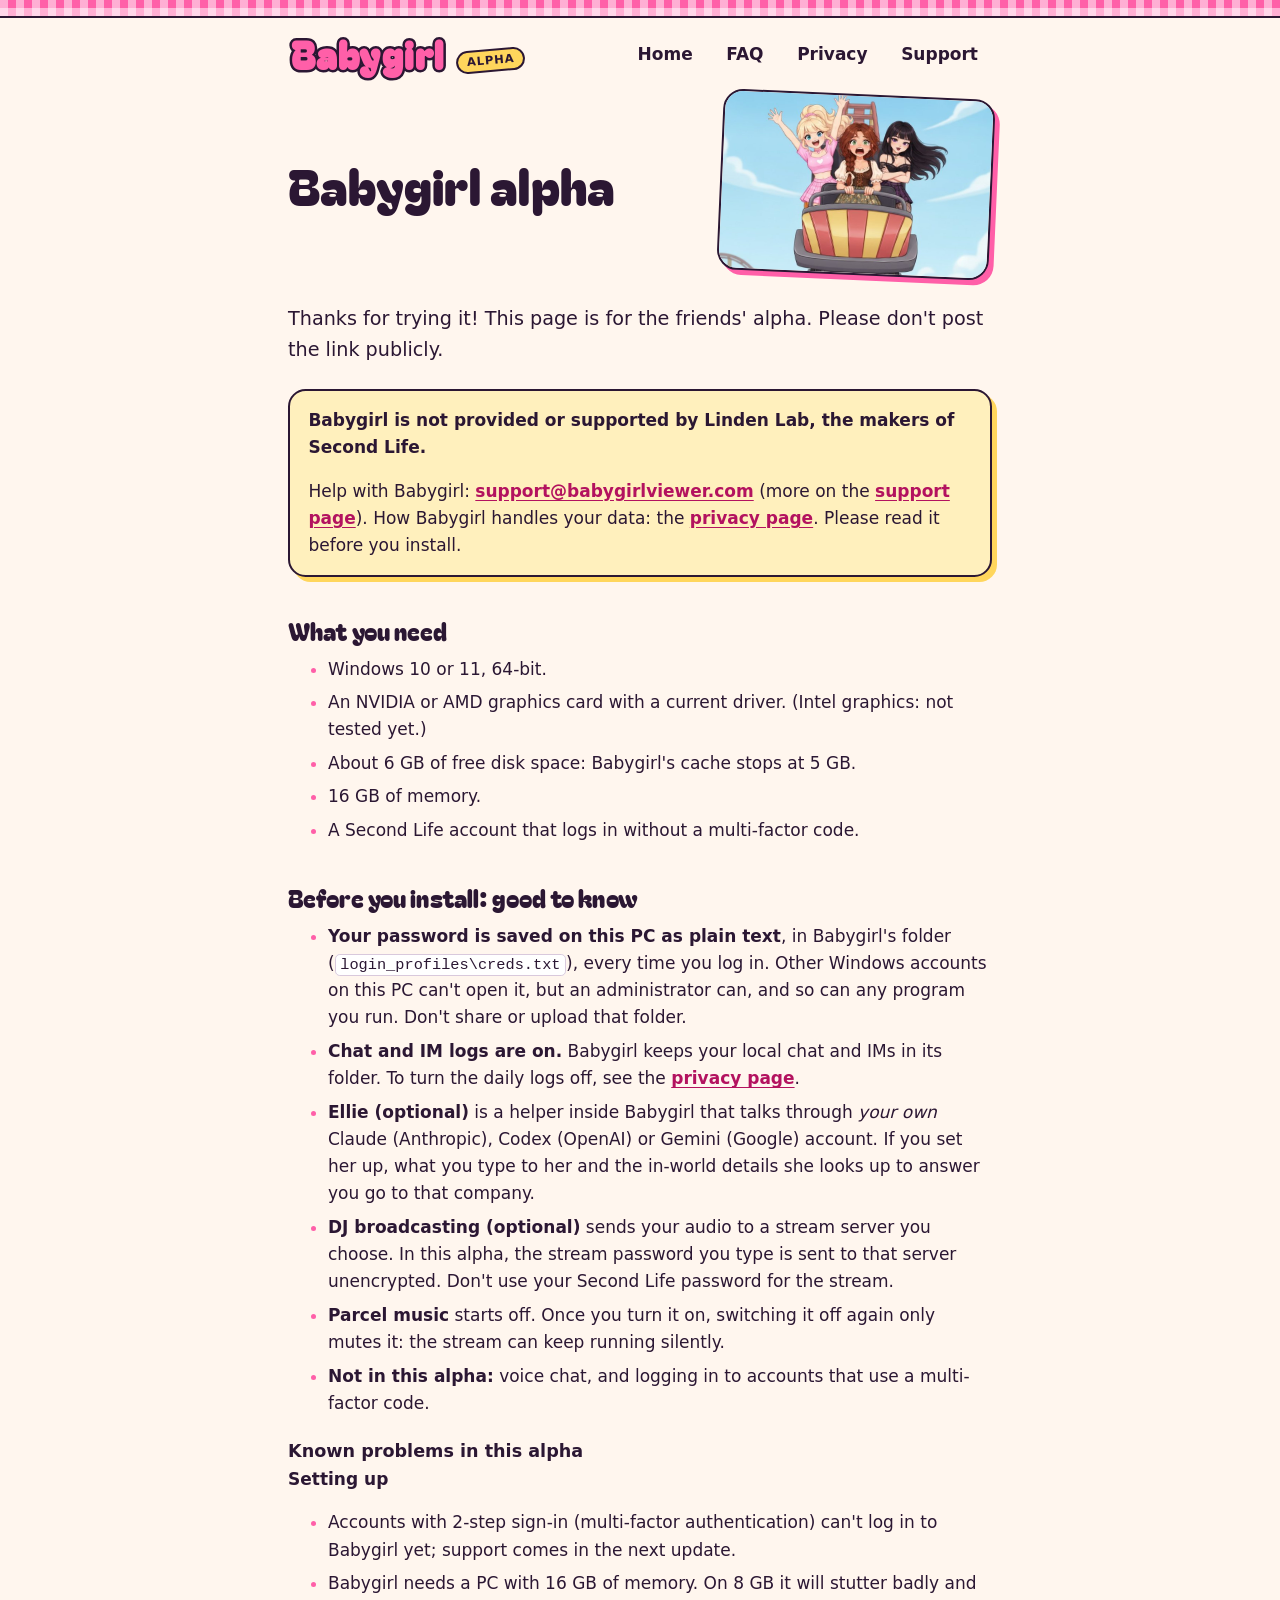
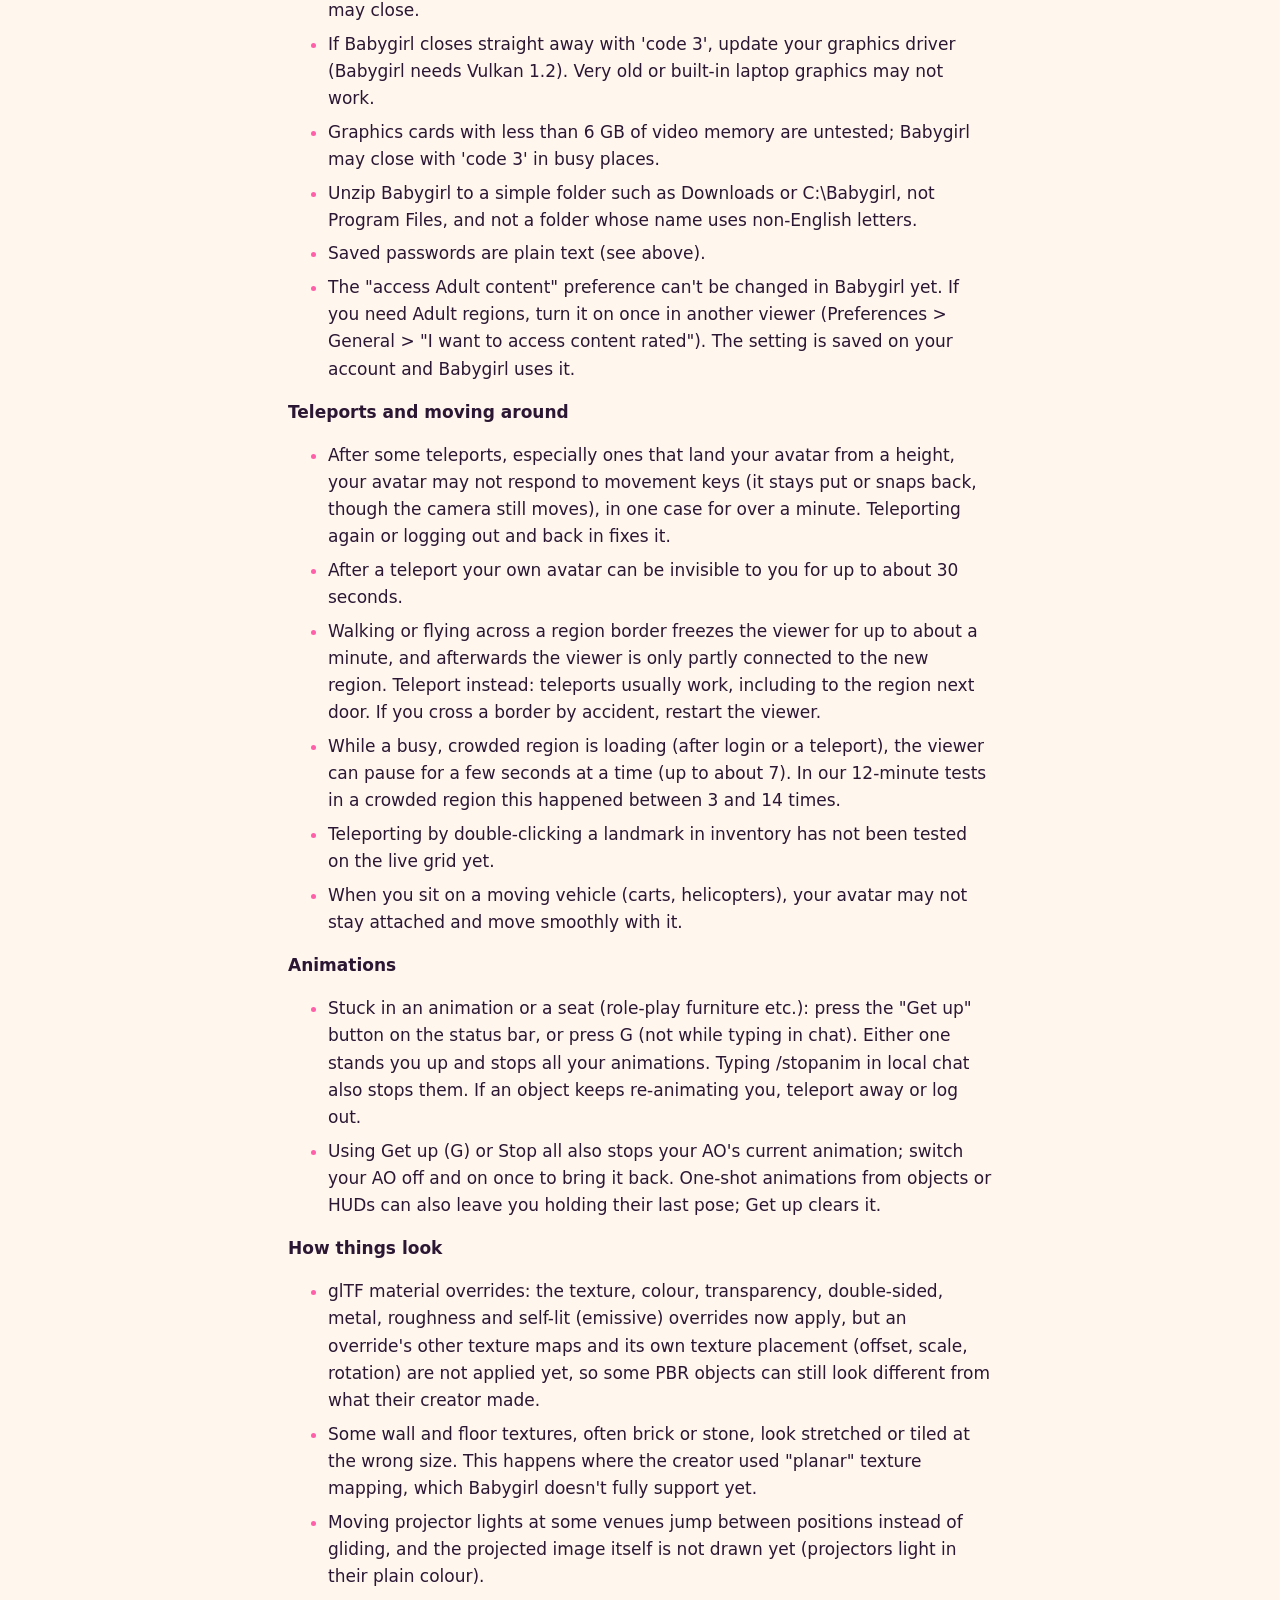
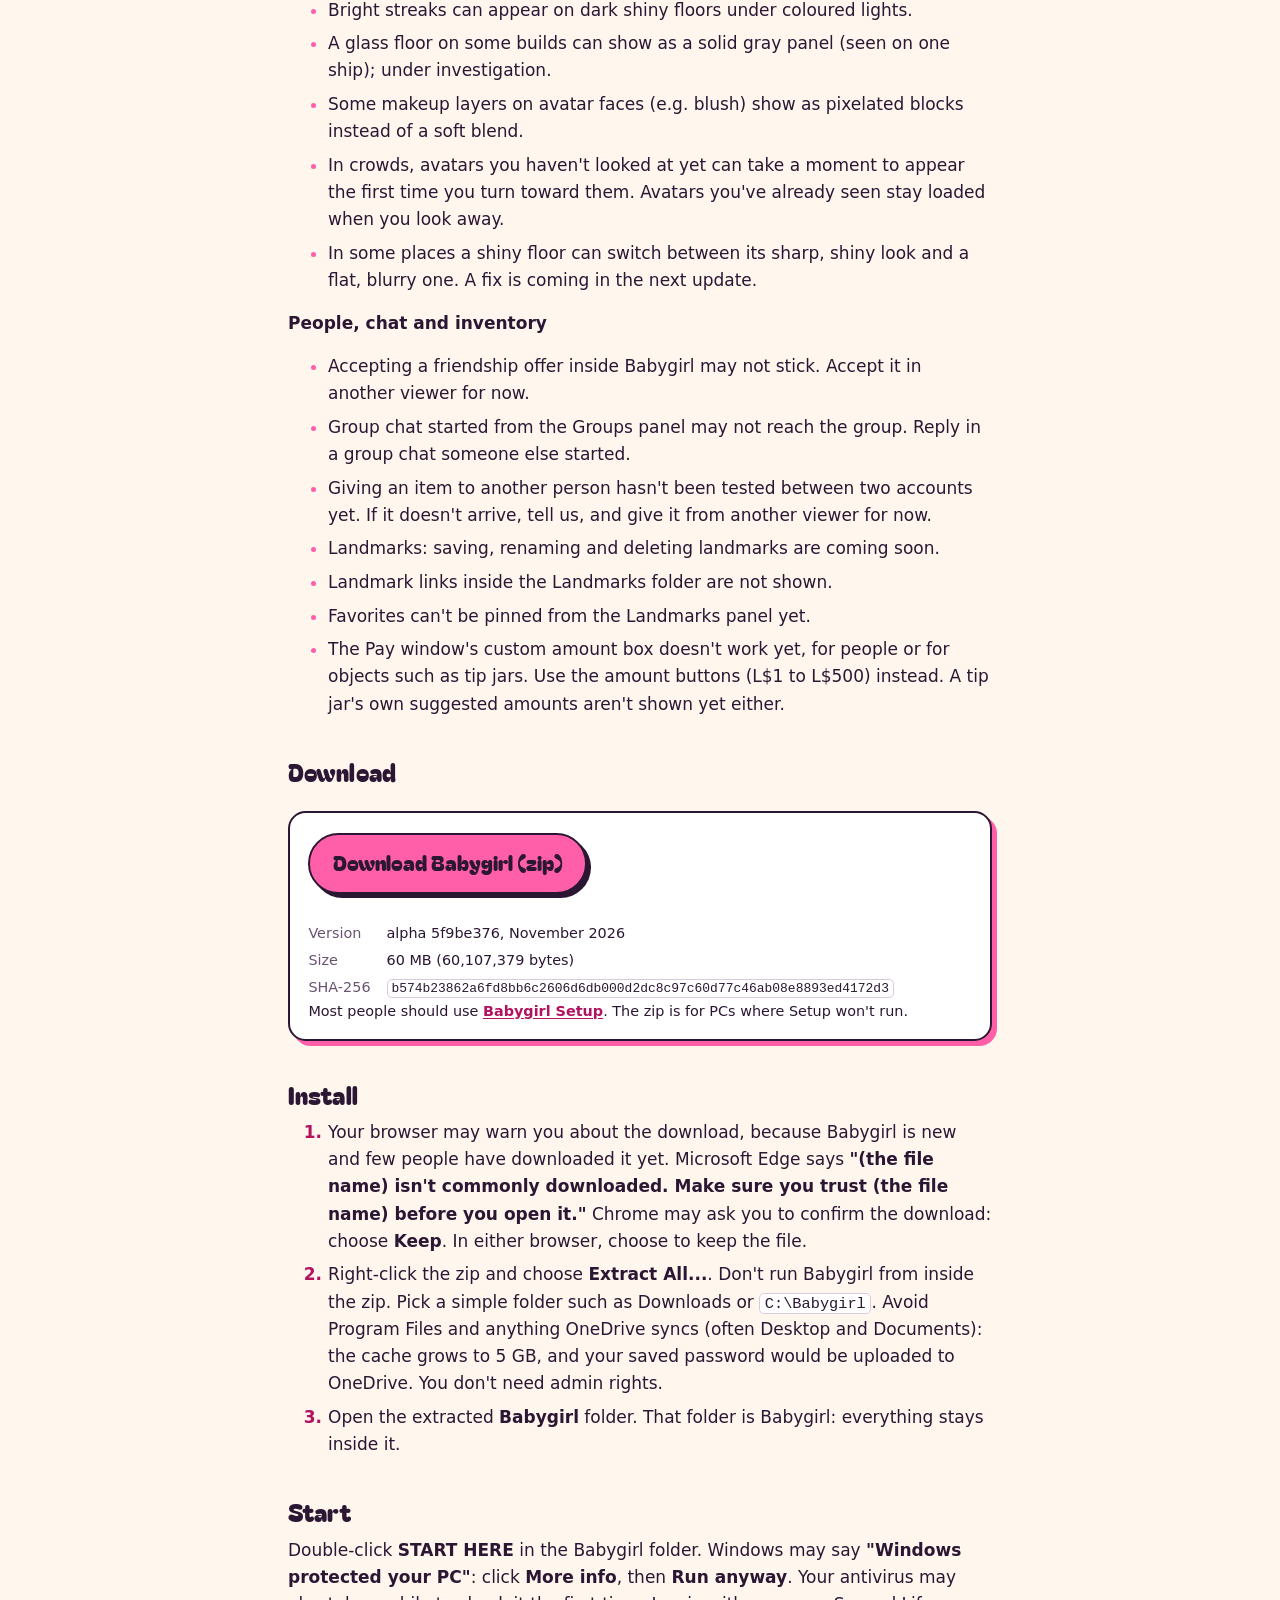
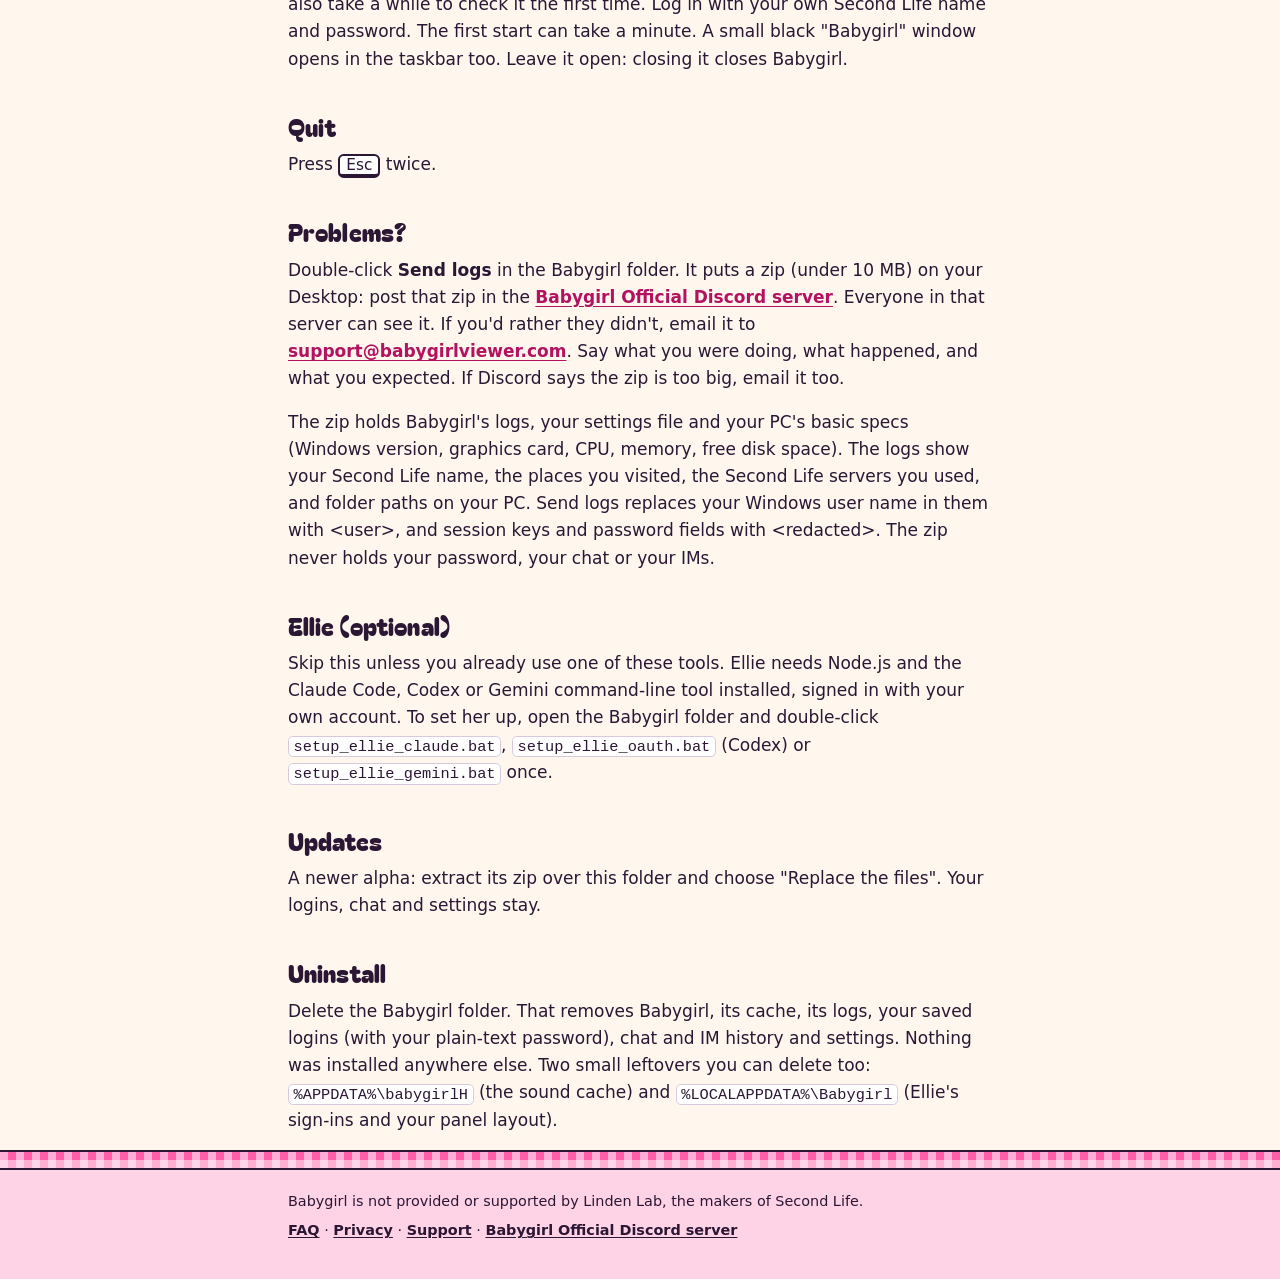
==== download-zip.html @ c5abec9f "Site v0.7: alpha download pages (unlisted, link on request via support@), Babygirl Official Discord " ====
<!doctype html>
<html lang="en">
<head>
<meta charset="utf-8">
<meta name="viewport" content="width=device-width, initial-scale=1">
<meta name="robots" content="noindex, nofollow">
<title>Babygirl alpha download (zip)</title>
<meta name="theme-color" content="#fff6ee">
<link rel="icon" href="data:image/svg+xml,%3Csvg xmlns='http://www.w3.org/2000/svg' viewBox='0 0 32 32'%3E%3Crect width='32' height='32' rx='7' fill='%23ff5fa8'/%3E%3Ctext x='16' y='23' font-family='Arial,sans-serif' font-size='20' font-weight='700' text-anchor='middle' fill='%232b1733'%3Eb%3C/text%3E%3C/svg%3E">
<link rel="stylesheet" href="style.css">
</head>
<body>
<a class="skip" href="#main">Skip to content</a>
<header class="site">
  <div class="wrap">
    <a class="mark" href="./">Babygirl <span class="tag">alpha</span></a>
    <nav aria-label="Site">
      <ul>
        <li><a href="./">Home</a></li>
        <li><a href="faq.html">FAQ</a></li>
        <li><a href="privacy.html">Privacy</a></li>
        <li><a href="support.html">Support</a></li>
      </ul>
    </nav>
  </div>
</header>

<main id="main" class="wrap">
  <div class="pagehead">
    <figure><img src="img/trio-coaster.jpg" width="720" height="480" alt="Babygirl, Cottage girl and Goth girl at the top of a roller coaster."></figure>
    <div>
    <h1>Babygirl alpha</h1>
    </div>
  </div>
  <p class="lead">Thanks for trying it! This page is for the friends' alpha. Please don't post the link publicly.</p>

  <div class="box notice">
    <p><strong>Babygirl is not provided or supported by Linden Lab, the makers of Second Life.</strong></p>
    <p>Help with Babygirl: <a href="mailto:support@babygirlviewer.com">support@babygirlviewer.com</a>
    (more on the <a href="support.html">support page</a>).
    How Babygirl handles your data: the <a href="privacy.html">privacy page</a>. Please read it before you install.</p>
  </div>

  <h2><span>What you need</span></h2>
  <ul>
    <li>Windows 10 or 11, 64-bit.</li>
    <li>An NVIDIA or AMD graphics card with a current driver. (Intel graphics: not tested yet.)</li>
    <li>About 6 GB of free disk space: Babygirl's cache stops at 5 GB.</li>
    <li>16 GB of memory.</li>
    <li>A Second Life account that logs in without a multi-factor code.</li>
  </ul>

  <h2><span>Before you install: good to know</span></h2>
  <ul>
    <li><strong>Your password is saved on this PC as plain text</strong>, in Babygirl's folder
      (<code>login_profiles\creds.txt</code>), every time you log in. Other Windows accounts on this PC can't open it,
      but an administrator can, and so can any program you run. Don't share or upload that folder.</li>
    <li><strong>Chat and IM logs are on.</strong> Babygirl keeps your local chat and IMs in its folder. To turn the daily
      logs off, see the <a href="privacy.html">privacy page</a>.</li>
    <li><strong>Ellie (optional)</strong> is a helper inside Babygirl that talks through <em>your own</em> Claude
      (Anthropic), Codex (OpenAI) or Gemini (Google) account. If you set her up, what you type to her and the in-world
      details she looks up to answer you go to that company.</li>
    <li><strong>DJ broadcasting (optional)</strong> sends your audio to a stream server you choose. In this alpha, the
      stream password you type is sent to that server unencrypted. Don't use your Second Life password for the
      stream.</li>
    <li><strong>Parcel music</strong> starts off. Once you turn it on, switching it off again only mutes it: the stream
      can keep running silently.</li>
    <li><strong>Not in this alpha:</strong> voice chat, and logging in to accounts that use a multi-factor code.</li>
  </ul>

  <h3>Known problems in this alpha</h3>
  <p><strong>Setting up</strong></p>
  <ul>
    <li>Accounts with 2-step sign-in (multi-factor authentication) can't log in to Babygirl yet; support comes in the next update.</li>
    <li>Babygirl needs a PC with 16 GB of memory. On 8 GB it will stutter badly and may close.</li>
    <li>If Babygirl closes straight away with 'code 3', update your graphics driver (Babygirl needs Vulkan 1.2). Very old or built-in laptop graphics may not work.</li>
    <li>Graphics cards with less than 6 GB of video memory are untested; Babygirl may close with 'code 3' in busy places.</li>
    <li>Unzip Babygirl to a simple folder such as Downloads or C:\Babygirl, not Program Files, and not a folder whose name uses non-English letters.</li>
    <li>Saved passwords are plain text (see above).</li>
    <li>The "access Adult content" preference can't be changed in Babygirl yet. If you need Adult regions, turn it on once in another viewer (Preferences &gt; General &gt; "I want to access content rated"). The setting is saved on your account and Babygirl uses it.</li>
  </ul>
  <p><strong>Teleports and moving around</strong></p>
  <ul>
    <li>After some teleports, especially ones that land your avatar from a height, your avatar may not respond to movement keys (it stays put or snaps back, though the camera still moves), in one case for over a minute. Teleporting again or logging out and back in fixes it.</li>
    <li>After a teleport your own avatar can be invisible to you for up to about 30 seconds.</li>
    <li>Walking or flying across a region border freezes the viewer for up to about a minute, and afterwards the viewer is only partly connected to the new region. Teleport instead: teleports usually work, including to the region next door. If you cross a border by accident, restart the viewer.</li>
    <li>While a busy, crowded region is loading (after login or a teleport), the viewer can pause for a few seconds at a time (up to about 7). In our 12-minute tests in a crowded region this happened between 3 and 14 times.</li>
    <li>Teleporting by double-clicking a landmark in inventory has not been tested on the live grid yet.</li>
    <li>When you sit on a moving vehicle (carts, helicopters), your avatar may not stay attached and move smoothly with it.</li>
  </ul>
  <p><strong>Animations</strong></p>
  <ul>
    <li>Stuck in an animation or a seat (role-play furniture etc.): press the "Get up" button on the status bar, or press G (not while typing in chat). Either one stands you up and stops all your animations. Typing /stopanim in local chat also stops them. If an object keeps re-animating you, teleport away or log out.</li>
    <li>Using Get up (G) or Stop all also stops your AO's current animation; switch your AO off and on once to bring it back. One-shot animations from objects or HUDs can also leave you holding their last pose; Get up clears it.</li>
  </ul>
  <p><strong>How things look</strong></p>
  <ul>
    <li>glTF material overrides: the texture, colour, transparency, double-sided, metal, roughness and self-lit (emissive) overrides now apply, but an override's other texture maps and its own texture placement (offset, scale, rotation) are not applied yet, so some PBR objects can still look different from what their creator made.</li>
    <li>Some wall and floor textures, often brick or stone, look stretched or tiled at the wrong size. This happens where the creator used "planar" texture mapping, which Babygirl doesn't fully support yet.</li>
    <li>Moving projector lights at some venues jump between positions instead of gliding, and the projected image itself is not drawn yet (projectors light in their plain colour).</li>
    <li>Bright streaks can appear on dark shiny floors under coloured lights.</li>
    <li>A glass floor on some builds can show as a solid gray panel (seen on one ship); under investigation.</li>
    <li>Some makeup layers on avatar faces (e.g. blush) show as pixelated blocks instead of a soft blend.</li>
    <li>In crowds, avatars you haven't looked at yet can take a moment to appear the first time you turn toward them. Avatars you've already seen stay loaded when you look away.</li>
    <li>In some places a shiny floor can switch between its sharp, shiny look and a flat, blurry one. A fix is coming in the next update.</li>
  </ul>
  <p><strong>People, chat and inventory</strong></p>
  <ul>
    <li>Accepting a friendship offer inside Babygirl may not stick. Accept it in another viewer for now.</li>
    <li>Group chat started from the Groups panel may not reach the group. Reply in a group chat someone else started.</li>
    <li>Giving an item to another person hasn't been tested between two accounts yet. If it doesn't arrive, tell us, and give it from another viewer for now.</li>
    <li>Landmarks: saving, renaming and deleting landmarks are coming soon.</li>
    <li>Landmark links inside the Landmarks folder are not shown.</li>
    <li>Favorites can't be pinned from the Landmarks panel yet.</li>
    <li>The Pay window's custom amount box doesn't work yet, for people or for objects such as tip jars. Use the amount buttons (L$1 to L$500) instead. A tip jar's own suggested amounts aren't shown yet either.</li>
  </ul>

  <h2><span>Download</span></h2>
  <div class="box">
  <p><a class="button" href="https://github.com/Yeuph/babygirlviewer.com/releases/download/alpha-5f9be376/Babygirl-alpha-5f9be376.zip">Download Babygirl (zip)</a></p>
  <dl class="facts small">
    <dt>Version</dt><dd>alpha 5f9be376, November 2026</dd>
    <dt>Size</dt><dd>60 MB (60,107,379 bytes)</dd>
    <dt>SHA-256</dt><dd><code>b574b23862a6fd8bb6c2606d6db000d2dc8c97c60d77c46ab08e8893ed4172d3</code></dd>
  </dl>
  <p class="small">Most people should use <a href="download.html">Babygirl Setup</a>. The zip is for PCs where Setup won't run.</p>
  </div>

  <h2><span>Install</span></h2>
  <ol>
    <li>Your browser may warn you about the download, because Babygirl is new and few people have downloaded it yet.
      Microsoft Edge says <strong>"(the file name) isn't commonly downloaded. Make sure you trust (the file name) before
      you open it."</strong> Chrome may ask you to confirm the download: choose <strong>Keep</strong>. In either browser,
      choose to keep the file.</li>
    <li>Right-click the zip and choose <strong>Extract All...</strong>. Don't run Babygirl from inside the zip. Pick a
      simple folder such as Downloads or <code>C:\Babygirl</code>. Avoid Program Files and anything OneDrive syncs (often
      Desktop and Documents): the cache grows to 5 GB, and your saved password would be uploaded to OneDrive. You don't
      need admin rights.</li>
    <li>Open the extracted <strong>Babygirl</strong> folder. That folder is Babygirl: everything stays inside it.</li>
  </ol>

  <h2><span>Start</span></h2>
  <p>Double-click <strong>START HERE</strong> in the Babygirl folder.
  Windows may say <strong>"Windows protected your PC"</strong>: click <strong>More info</strong>, then
  <strong>Run anyway</strong>. Your antivirus may also take a while to check it the first time.
  Log in with your own Second Life name and
  password. The first start can take a minute. A small black "Babygirl" window opens in the taskbar too. Leave it open:
  closing it closes Babygirl.</p>

  <h2><span>Quit</span></h2>
  <p>Press <kbd>Esc</kbd> twice.</p>

  <h2><span>Problems?</span></h2>
  <p>Double-click <strong>Send logs</strong> in the Babygirl folder. It puts a zip (under 10 MB) on your Desktop: post that zip
  in the <a href="https://discord.gg/xcbc9J3KJG">Babygirl Official Discord server</a>. Everyone in that server can see it. If you'd rather they
  didn't, email it to <a href="mailto:support@babygirlviewer.com">support@babygirlviewer.com</a>. Say what you were doing,
  what happened, and what you expected. If Discord says the zip is too big, email it too.</p>
  <p>The zip holds Babygirl's logs, your settings file and your PC's basic specs (Windows version, graphics card, CPU,
  memory, free disk space). The logs show your Second Life name, the places you visited, the Second Life servers you
  used, and folder paths on your PC. Send logs replaces your Windows user name in them with &lt;user&gt;, and session
  keys and password fields with &lt;redacted&gt;. The zip never holds your password, your chat or your IMs.</p>

  <h2><span>Ellie (optional)</span></h2>
  <p>Skip this unless you already use one of these tools. Ellie needs Node.js and the Claude Code, Codex or Gemini command-line tool installed, signed in with your own
  account. To set her up, open the Babygirl
  folder and double-click <code>setup_ellie_claude.bat</code>,
  <code>setup_ellie_oauth.bat</code> (Codex) or <code>setup_ellie_gemini.bat</code> once.</p>

  <h2><span>Updates</span></h2>
  <p>A newer alpha: extract its zip over this folder and choose "Replace the files". Your logins, chat and settings stay.</p>

  <h2><span>Uninstall</span></h2>
  <p>Delete the Babygirl folder. That removes Babygirl, its cache, its logs, your saved logins (with your plain-text
  password), chat and IM history and settings. Nothing was installed anywhere else. Two small leftovers you can delete
  too: <code>%APPDATA%\babygirlH</code> (the sound cache) and <code>%LOCALAPPDATA%\Babygirl</code> (Ellie's sign-ins
  and your panel layout).</p>
</main>

<footer class="site">
  <div class="wrap">
    <p>Babygirl is not provided or supported by Linden Lab, the makers of Second Life.</p>
    <p><a href="faq.html">FAQ</a> · <a href="privacy.html">Privacy</a> · <a href="support.html">Support</a> · <a href="https://discord.gg/xcbc9J3KJG">Babygirl Official Discord server</a></p>
  </div>
</footer>
</body>
</html>
---- style.css ----
/* Babygirl site v0.4 "pretty". Plain CSS, no scripts, nothing loaded from outside this site.
   Three personas, three colours: Babygirl pink, Goth girl violet, Cottage girl green.
   The heading font (Bagel Fat One, SIL OFL 1.1) is served from fonts/, not from a CDN. */

@font-face {
  font-family: "Bagel Fat One";
  font-style: normal;
  font-weight: 400;
  font-display: swap;
  src: url("fonts/bagel-fat-one-latin.woff2") format("woff2");
}

:root {
  color-scheme: light;
  --paper: #fff6ee;
  --card: #ffffff;
  --ink: #2b1733;
  --ink-soft: #6a5372;

  --pink: #ff5fa8;
  --pink-soft: #ffd3e6;
  --pink-ink: #b3125f;

  --violet: #7a4be0;
  --violet-soft: #e3d8ff;
  --violet-ink: #5527bd;

  --green: #6fa544;
  --green-soft: #dcecc6;
  --green-ink: #3c6a1c;

  --butter: #ffd65c;
  --butter-soft: #fff0bd;

  /* The page's own persona colour. Default: Babygirl pink. */
  --accent: var(--pink);
  --accent-soft: var(--pink-soft);
  --accent-ink: var(--pink-ink);

  --edge: 2.5px solid var(--ink);
  --display: "Bagel Fat One", "Arial Rounded MT Bold", "Trebuchet MS", system-ui, sans-serif;
}

body.p-goth {
  --accent: var(--violet);
  --accent-soft: var(--violet-soft);
  --accent-ink: var(--violet-ink);
}
body.p-cottage {
  --accent: var(--green);
  --accent-soft: var(--green-soft);
  --accent-ink: var(--green-ink);
}

* { box-sizing: border-box; }

html { -webkit-text-size-adjust: 100%; }

body {
  margin: 0;
  background: var(--paper);
  color: var(--ink);
  font: 1.0625rem/1.6 system-ui, -apple-system, "Segoe UI", Roboto, "Helvetica Neue", Arial, sans-serif;
}

img { display: block; max-width: 100%; height: auto; }

.skip {
  position: absolute;
  left: -999px;
}
.skip:focus {
  left: 1rem;
  top: 1rem;
  background: var(--butter);
  color: var(--ink);
  border: var(--edge);
  padding: 0.5rem 0.75rem;
  border-radius: 0.5rem;
  z-index: 2;
}

.wrap {
  max-width: 46rem;
  margin: 0 auto;
  padding: 0 1rem;
}
.wrap.wide { max-width: 62rem; }

/* ---------- header ---------- */

/* A gingham ribbon in the page's persona colour. */
.ribbon,
header.site::before,
footer.site::before {
  content: "";
  display: block;
  height: 16px;
  background:
    repeating-linear-gradient(0deg, rgba(255, 255, 255, 0.5) 0 8px, transparent 8px 16px),
    repeating-linear-gradient(90deg, rgba(255, 255, 255, 0.5) 0 8px, transparent 8px 16px),
    var(--accent);
  border-bottom: var(--edge);
}

header.site .wrap {
  display: flex;
  flex-wrap: wrap;
  align-items: center;
  justify-content: space-between;
  gap: 0.6rem 1.5rem;
  padding-top: 1rem;
  padding-bottom: 0.5rem;
}

.mark {
  font-family: var(--display);
  font-size: 2rem;
  line-height: 1.1;
  color: var(--pink);
  text-decoration: none;
  -webkit-text-stroke: 5px var(--ink);
  paint-order: stroke fill;
  letter-spacing: 0.04em;
  padding: 0 3px;
  white-space: nowrap;
}
.tag {
  display: inline-block;
  margin-left: 0.2rem;
  padding: 0.05rem 0.55rem 0.1rem;
  background: var(--butter);
  border: 2px solid var(--ink);
  border-radius: 999px;
  color: var(--ink);
  font: 700 0.72rem/1.4 system-ui, -apple-system, "Segoe UI", Roboto, Arial, sans-serif;
  letter-spacing: 0.08em;
  text-transform: uppercase;
  -webkit-text-stroke: 0;
  vertical-align: 0.55em;
  transform: rotate(-5deg);
}

nav ul {
  display: flex;
  flex-wrap: wrap;
  gap: 0.35rem;
  margin: 0;
  padding: 0;
  list-style: none;
}
nav li { margin: 0; }
nav a {
  display: block;
  padding: 0.2rem 0.75rem;
  border: 2px solid transparent;
  border-radius: 999px;
  color: var(--ink);
  font-weight: 600;
  text-decoration: none;
}
nav a:hover { border-color: var(--ink); background: var(--card); }
nav a[aria-current="page"] {
  background: var(--accent-soft);
  border-color: var(--ink);
  box-shadow: 2px 2px 0 var(--ink);
}

/* ---------- text ---------- */

main { padding: 1.5rem 0 3.5rem; }

h1, h2, h3 { line-height: 1.2; text-wrap: balance; }
h1, h2 { font-family: var(--display); font-weight: 400; letter-spacing: 0.005em; }
h1 { font-size: clamp(2rem, 1.3rem + 3vw, 3.1rem); margin: 0 0 0.75rem; }
h2 { font-size: 1.5rem; margin: 2.5rem 0 0.6rem; }
h3 { font-size: 1.1rem; margin: 1.5rem 0 0.25rem; }

p, ul, ol { margin: 0 0 1rem; }
li { margin-bottom: 0.4rem; }
li > ul { margin-top: 0.4rem; }
main ul li::marker { color: var(--accent); }
main ol li::marker { color: var(--accent-ink); font-weight: 700; }

.lead { font-size: 1.2rem; }
.muted { color: var(--ink-soft); }
.small { font-size: 0.9rem; }

a { color: var(--accent-ink); font-weight: 600; text-underline-offset: 0.15em; }
a:hover { text-decoration-thickness: 2px; }
a:focus-visible, .button:focus-visible {
  outline: 3px solid var(--violet);
  outline-offset: 3px;
  border-radius: 0.25rem;
}

code {
  font-family: ui-monospace, Consolas, "Cascadia Mono", monospace;
  font-size: 0.9em;
  background: var(--card);
  border: 1px solid #d9c9dc;
  border-radius: 0.3rem;
  padding: 0.05em 0.3em;
  overflow-wrap: anywhere;
}

kbd {
  font-family: inherit;
  font-size: 0.9em;
  background: var(--card);
  border: 2px solid var(--ink);
  border-bottom-width: 4px;
  border-radius: 0.35rem;
  padding: 0 0.4em;
}

/* ---------- sticker cards ---------- */

.box, .card, .qa {
  background: var(--card);
  border: var(--edge);
  border-radius: 1.1rem;
  padding: 1rem 1.15rem;
  margin: 1.5rem 0;
  box-shadow: 5px 5px 0 var(--accent);
}
.box > :last-child, .card > :last-child, .qa > :last-child { margin-bottom: 0; }
.box.notice {
  background: var(--butter-soft);
  box-shadow: 5px 5px 0 var(--butter);
}

.card h2, .qa h2 { margin-top: 0; }
.c-baby { box-shadow: 5px 5px 0 var(--pink); }
.c-goth { box-shadow: 5px 5px 0 var(--violet); }
.c-cottage { box-shadow: 5px 5px 0 var(--green); }
.c-baby ul li::marker { color: var(--pink); }
.c-goth ul li::marker { color: var(--violet); }
.c-cottage ul li::marker { color: var(--green); }
.c-goth a { color: var(--violet-ink); }
.c-cottage a { color: var(--green-ink); }

.qa h2 { font-size: 1.3rem; }

.button {
  display: inline-block;
  background: var(--pink);
  color: var(--ink);
  font-family: var(--display);
  font-size: 1.3rem;
  font-weight: 400;
  text-decoration: none;
  padding: 0.7rem 1.4rem 0.8rem;
  border: var(--edge);
  border-radius: 999px;
  box-shadow: 4px 4px 0 var(--ink);
  margin: 0.25rem 0 0.75rem;
}
.button:hover { transform: translate(2px, 2px); box-shadow: 2px 2px 0 var(--ink); }

.facts {
  display: grid;
  grid-template-columns: max-content 1fr;
  gap: 0.25rem 1rem;
  margin: 0.5rem 0 0;
}
.facts dt { color: var(--ink-soft); }
.facts dd { margin: 0; overflow-wrap: anywhere; }

/* ---------- pictures ---------- */

figure { margin: 0; }

.hero img {
  width: 100%;
  aspect-ratio: 16 / 9;
  object-fit: cover;
  object-position: 44% 50%;
  border: var(--edge);
  border-radius: 1.5rem;
  box-shadow: 6px 6px 0 var(--pink);
}
.hero-card {
  position: relative;
  background: var(--card);
  border: var(--edge);
  border-radius: 1.25rem;
  box-shadow: 6px 6px 0 var(--violet);
  padding: 1.1rem 1.15rem 1.2rem;
  margin: -0.9rem 0.6rem 0;
}
.hero-card > :last-child { margin-bottom: 0; }


.cards { display: grid; gap: 1.5rem; margin: 2rem 0 0; }
.cards .card { margin: 0; }

/* Page heading with one persona picture. */
.pagehead {
  display: grid;
  gap: 1.25rem;
  margin-bottom: 1.25rem;
}
.pagehead h1 { margin: 0; }
.pagehead .muted { margin: 0.4rem 0 0; }
.pagehead img {
  width: 100%;
  aspect-ratio: 16 / 9;
  object-fit: cover;
  object-position: 50% 25%;
  border: var(--edge);
  border-radius: 1.25rem;
  box-shadow: 5px 5px 0 var(--accent);
  background: var(--accent-soft);
}

/* ---------- footer ---------- */

footer.site {
  background: var(--accent-soft);
  color: var(--ink);
  font-size: 0.9rem;
}
footer.site::before { border-top: var(--edge); }
footer.site .wrap { padding-top: 1.25rem; padding-bottom: 2rem; }
footer.site p { margin: 0 0 0.4rem; }
footer.site a { color: var(--ink); }

/* ---------- wider screens ---------- */

@media (min-width: 48rem) {
  .mark { font-size: 2.3rem; }
  main { padding-top: 2rem; }

  .hero img { aspect-ratio: 860 / 300; object-position: 50% 50%; border-radius: 2rem; box-shadow: 9px 9px 0 var(--pink); }
  .hero-card {
    max-width: 46rem;
    margin: -2.75rem 0 0 2rem;
    padding: 1.5rem 1.75rem 1.6rem;
    box-shadow: 8px 8px 0 var(--violet);
  }

  .index-box { max-width: 46rem; margin-left: auto; margin-right: auto; }

  .cards { grid-template-columns: repeat(3, 1fr); align-items: start; }

  .pagehead {
    grid-template-columns: 1fr 17rem;
    align-items: center;
    gap: 2rem;
    margin: 0.75rem 0 1.75rem;
  }
  .pagehead figure { order: 2; transform: rotate(2.5deg); }
  .pagehead img { aspect-ratio: 3 / 2; object-position: 50% 50%; }
}

@media (max-width: 30rem) {
  .facts { grid-template-columns: 1fr; gap: 0; }
  .facts dd { margin-bottom: 0.5rem; }
}

@media (prefers-reduced-motion: no-preference) {
  .button { transition: transform 0.08s ease, box-shadow 0.08s ease; }
}
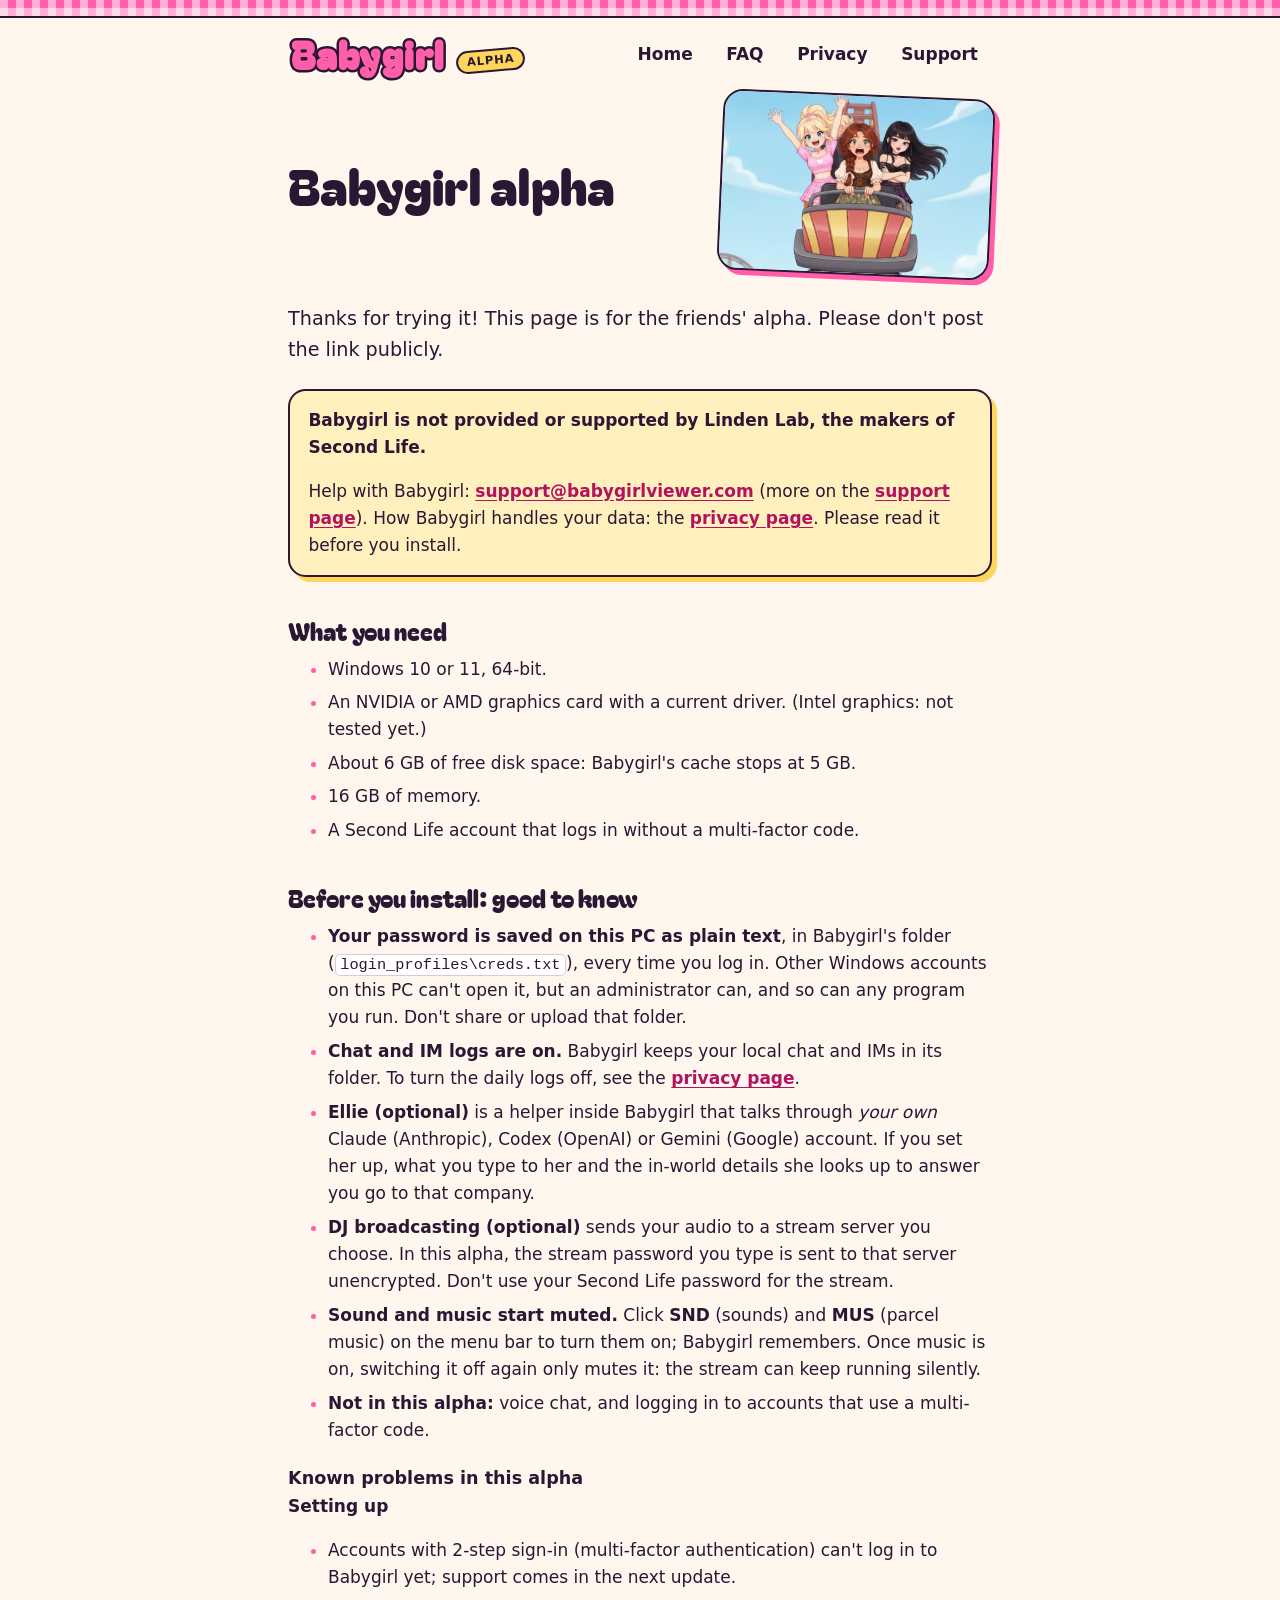
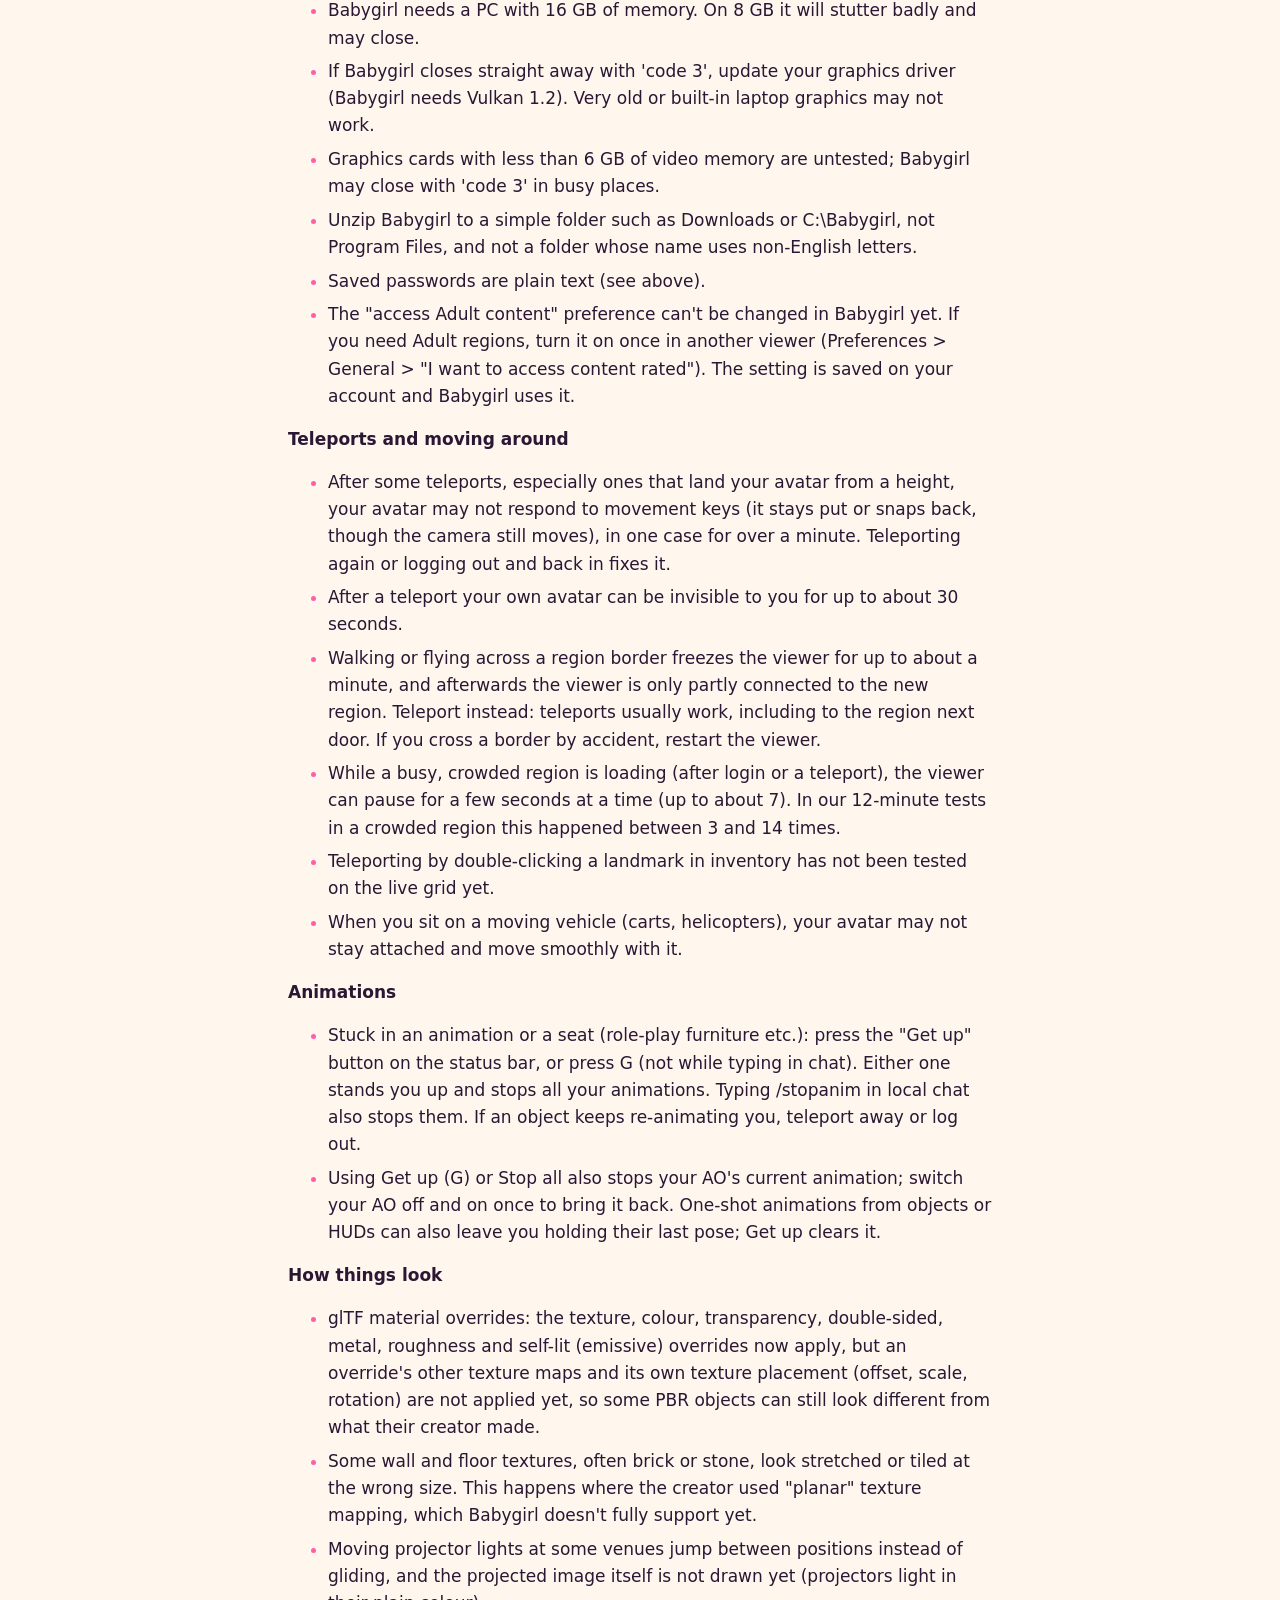
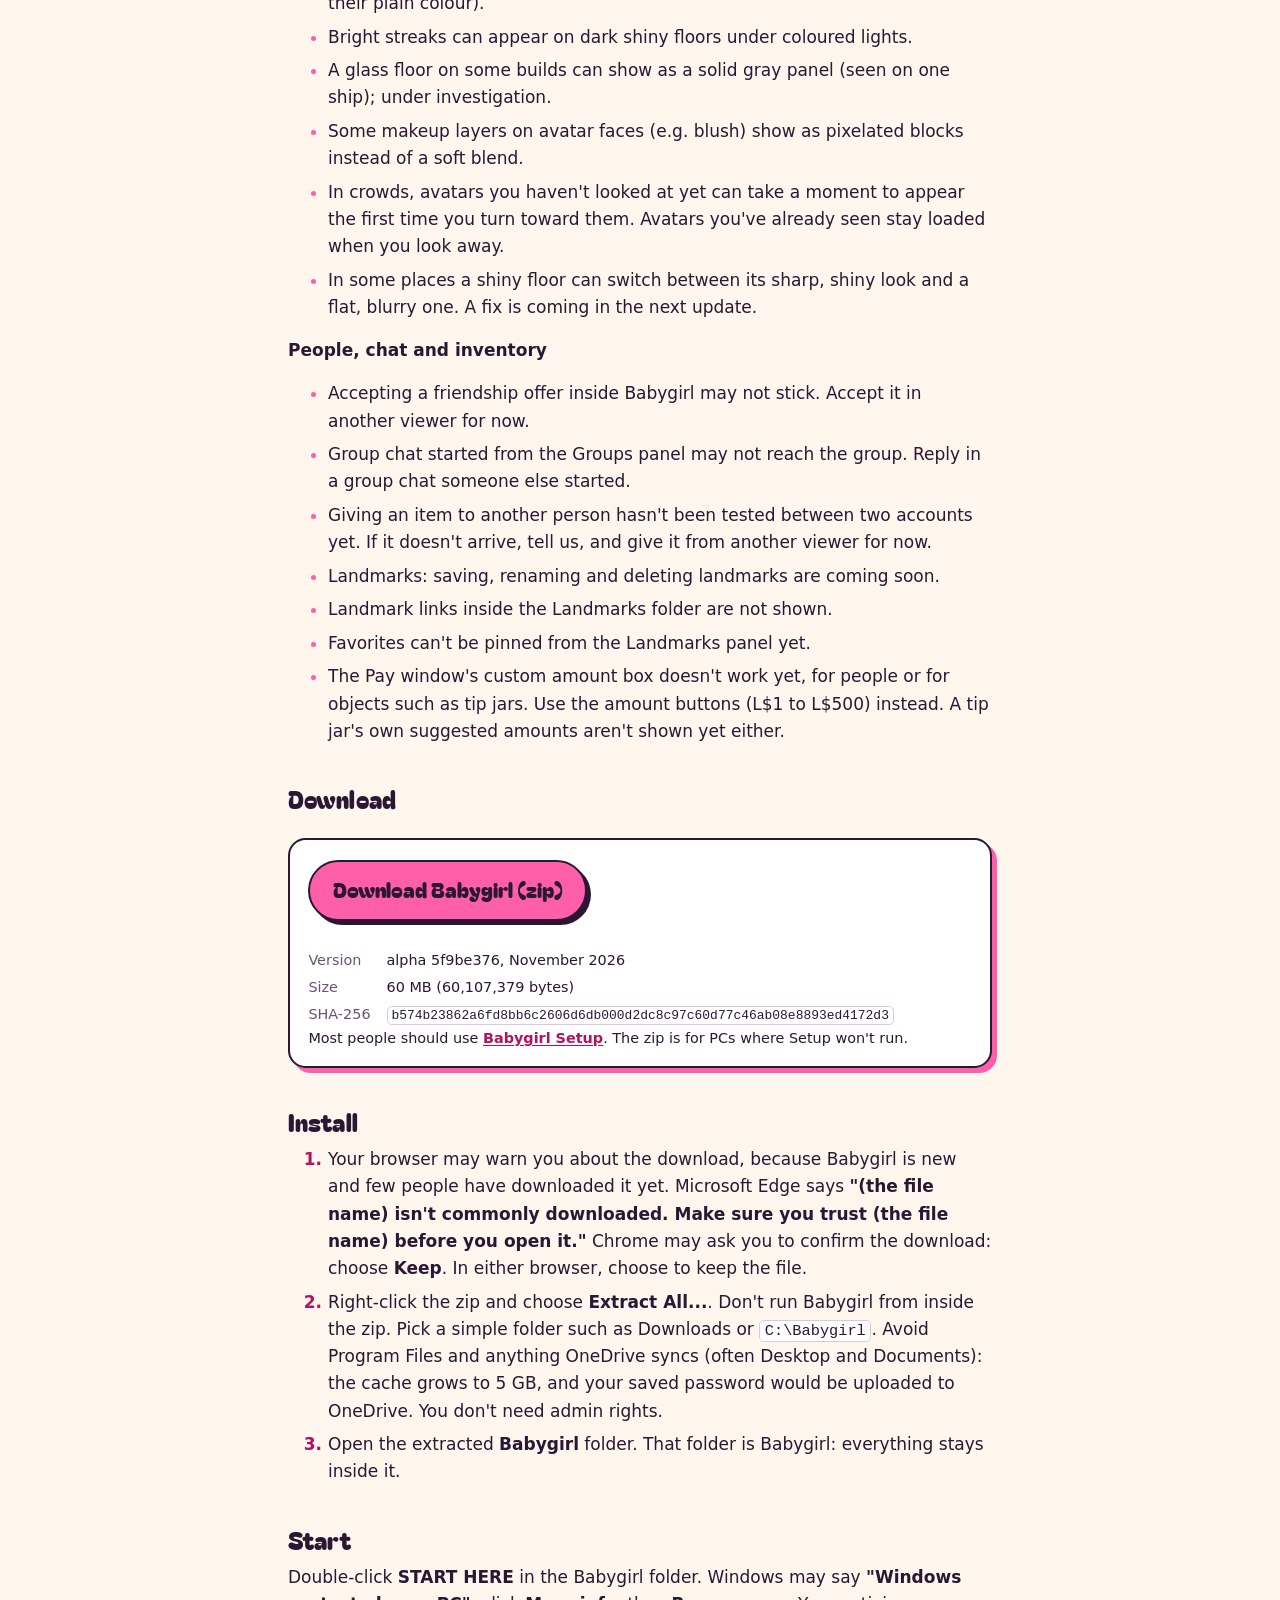
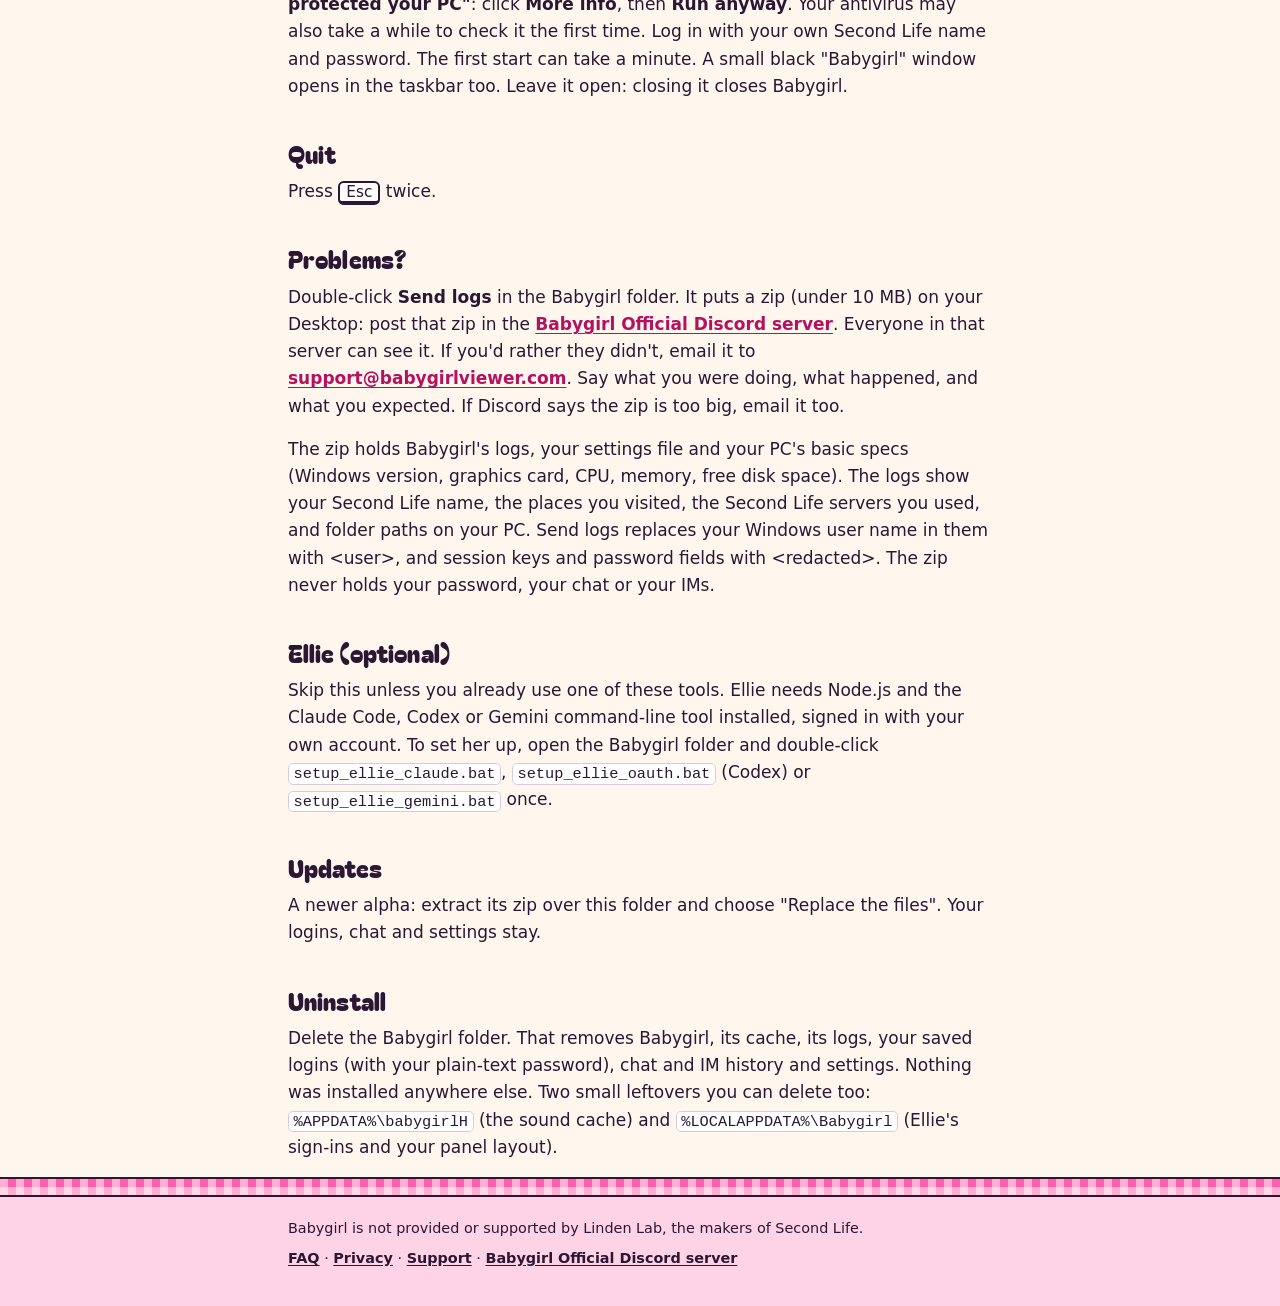
==== commit 5f129f0c: "Site v0.7.1: download pages say sound and music start muted, and how to turn them on (SND / MUS on t" ====
--- a/download-zip.html
+++ b/download-zip.html
@@ -63,8 +63,9 @@
     <li><strong>DJ broadcasting (optional)</strong> sends your audio to a stream server you choose. In this alpha, the
       stream password you type is sent to that server unencrypted. Don't use your Second Life password for the
       stream.</li>
-    <li><strong>Parcel music</strong> starts off. Once you turn it on, switching it off again only mutes it: the stream
-      can keep running silently.</li>
+    <li><strong>Sound and music start muted.</strong> Click <strong>SND</strong> (sounds) and <strong>MUS</strong>
+      (parcel music) on the menu bar to turn them on; Babygirl remembers. Once music is on, switching it off again only
+      mutes it: the stream can keep running silently.</li>
     <li><strong>Not in this alpha:</strong> voice chat, and logging in to accounts that use a multi-factor code.</li>
   </ul>
 
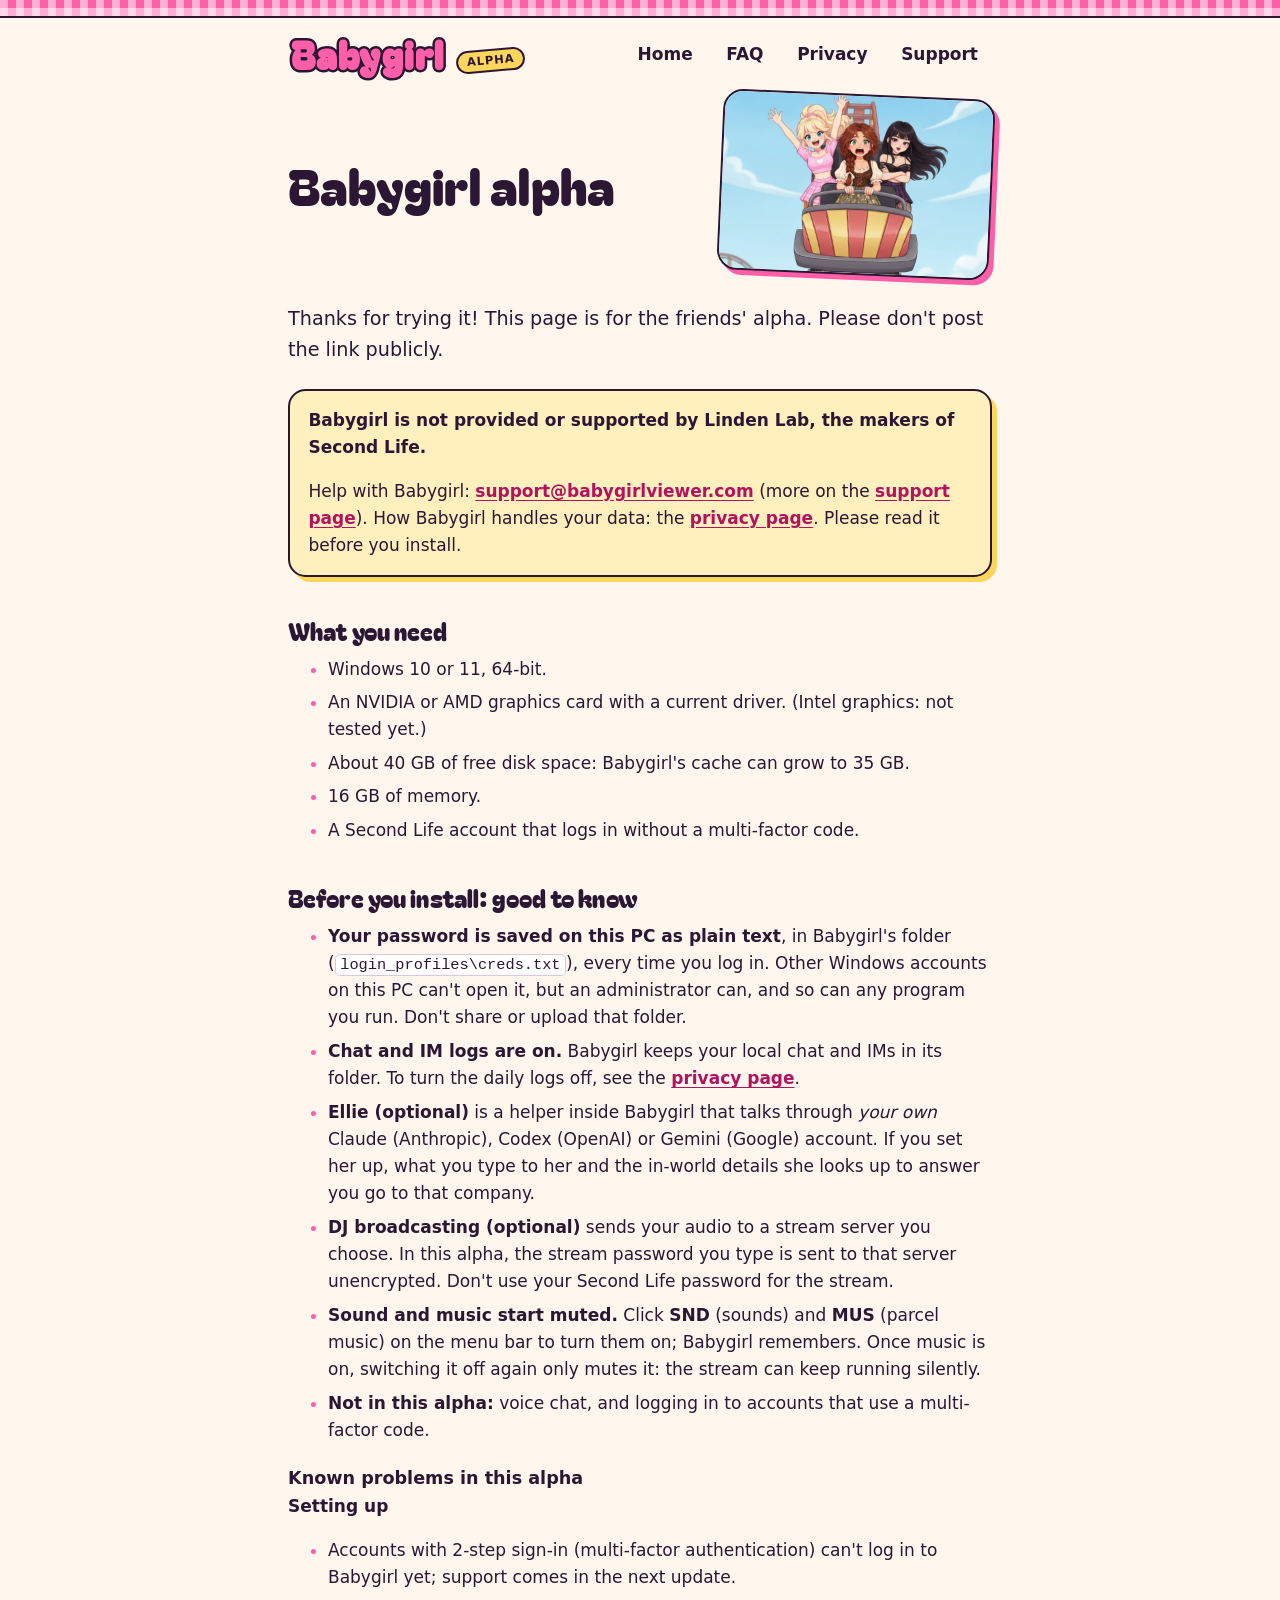
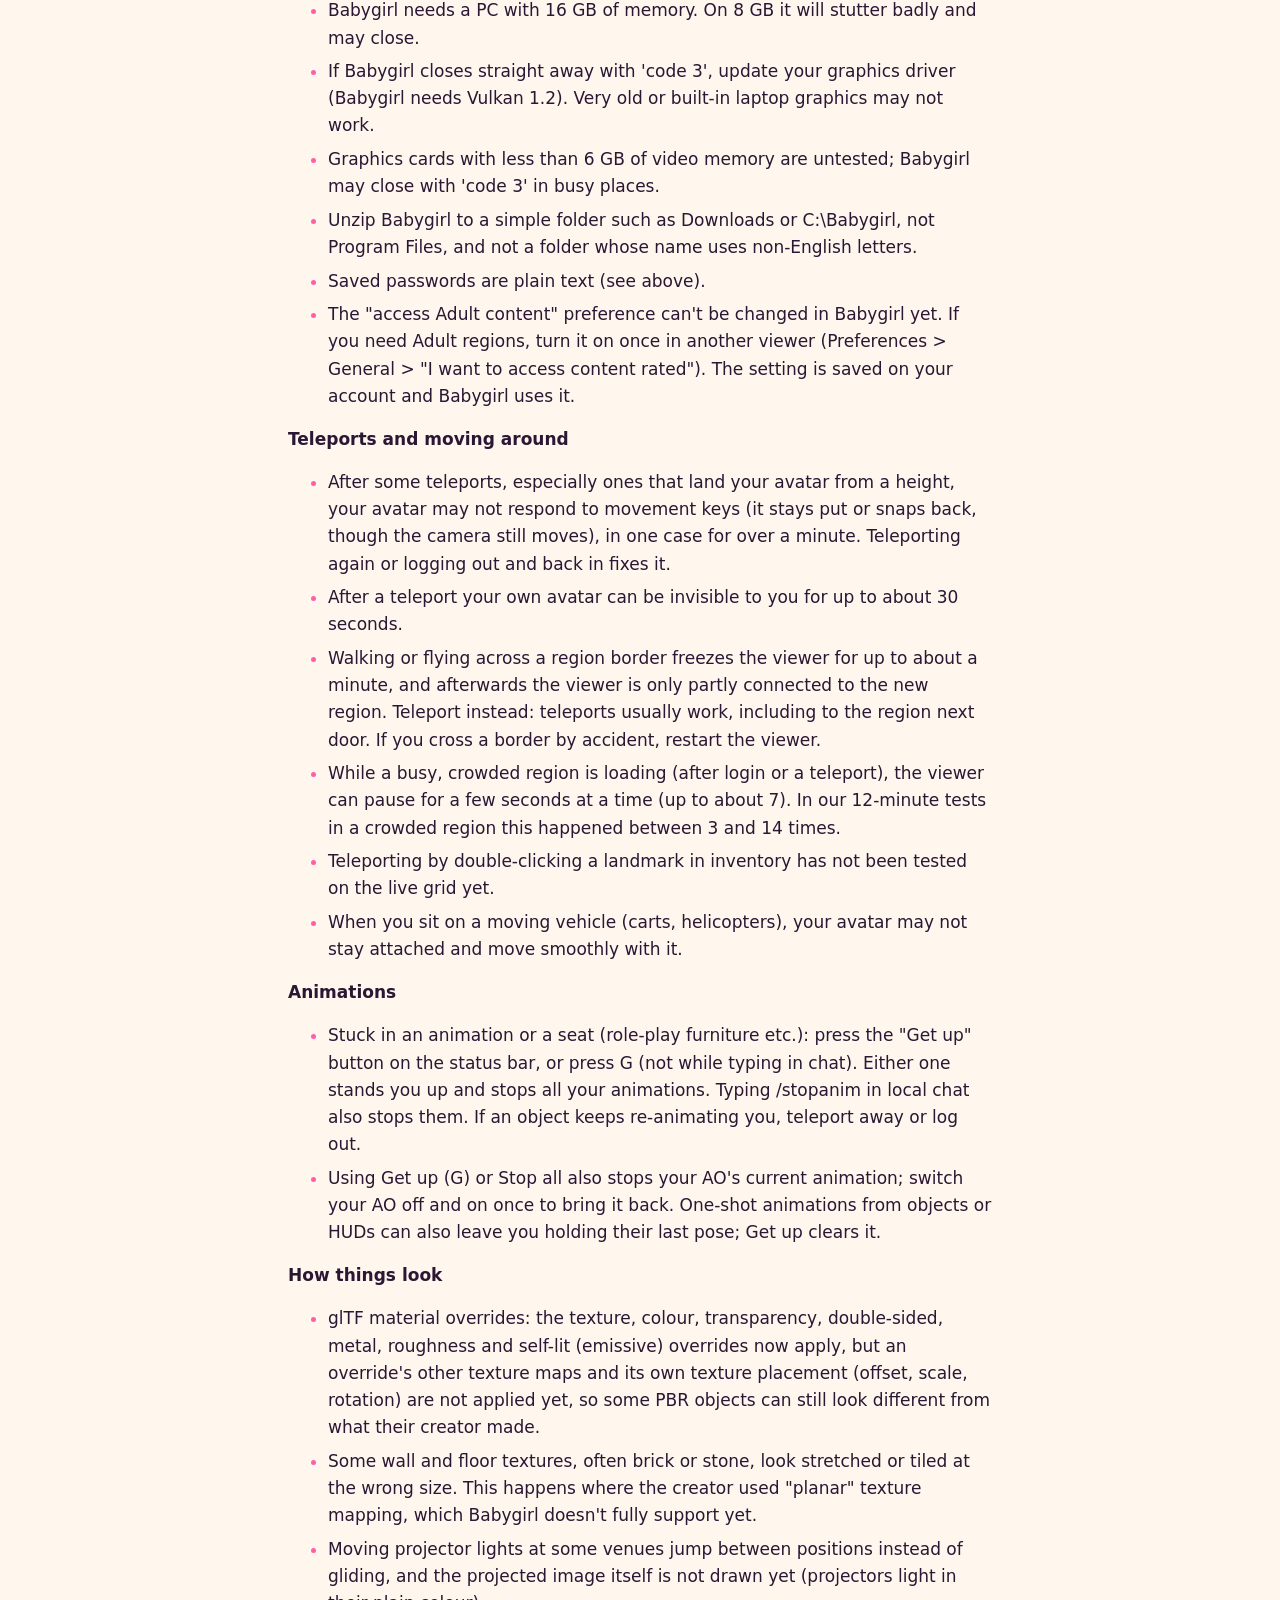
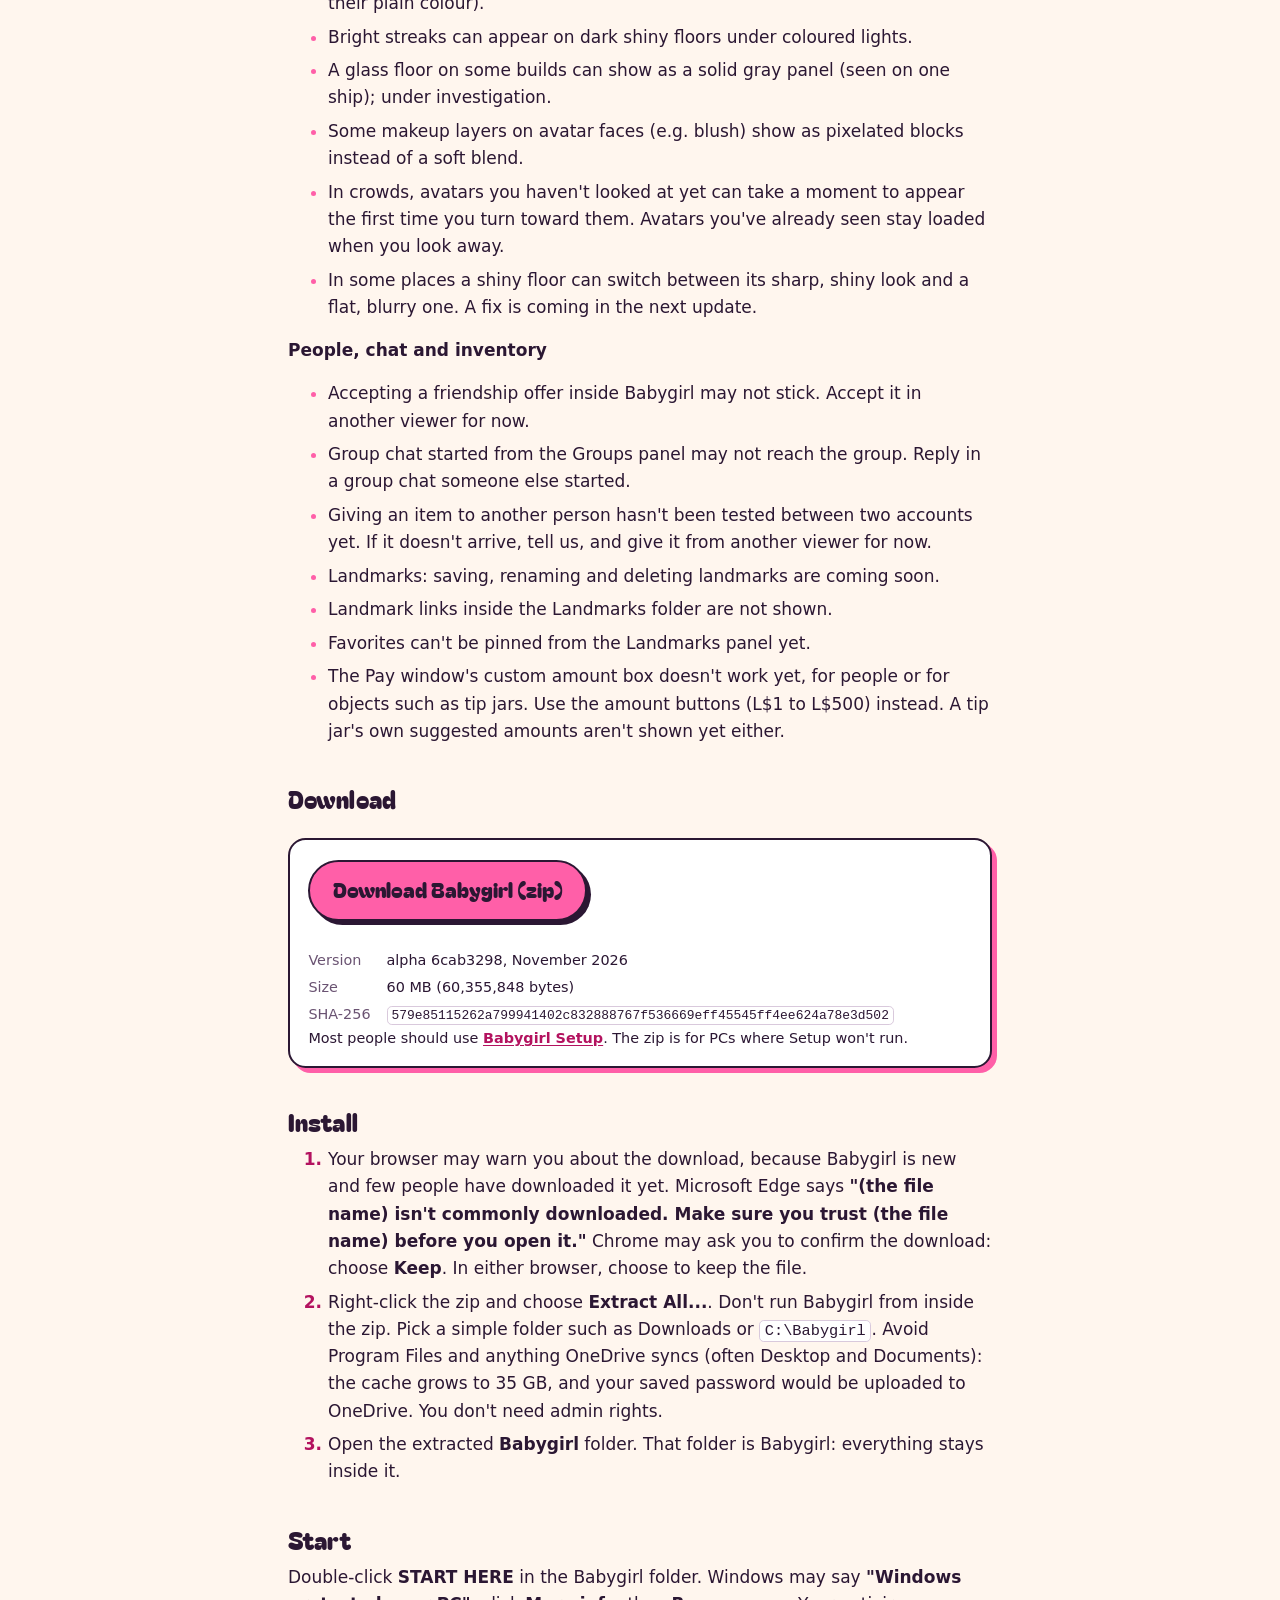
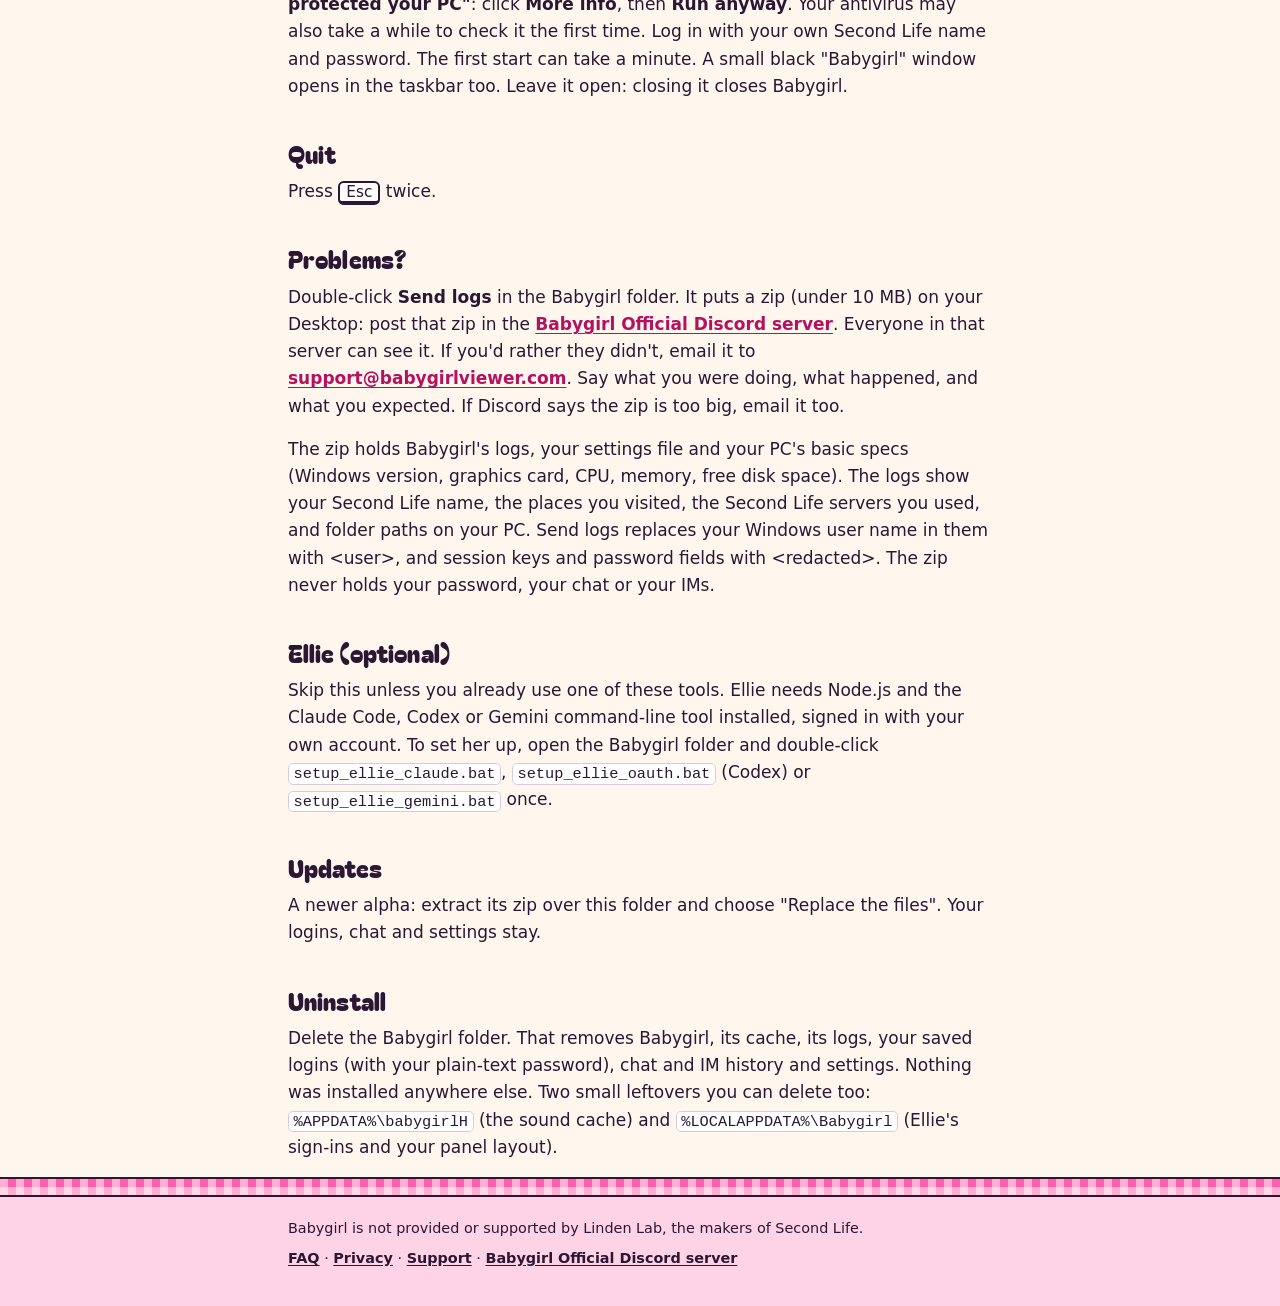
==== commit fe8e8ca8: "Site v0.7.4: download pages point at alpha 6cab3298; the cache figure is 35 GB, not 5 GB Setup and z" ====
--- a/download-zip.html
+++ b/download-zip.html
@@ -45,7 +45,7 @@
   <ul>
     <li>Windows 10 or 11, 64-bit.</li>
     <li>An NVIDIA or AMD graphics card with a current driver. (Intel graphics: not tested yet.)</li>
-    <li>About 6 GB of free disk space: Babygirl's cache stops at 5 GB.</li>
+    <li>About 40 GB of free disk space: Babygirl's cache can grow to 35 GB.</li>
     <li>16 GB of memory.</li>
     <li>A Second Life account that logs in without a multi-factor code.</li>
   </ul>
@@ -118,11 +118,11 @@
 
   <h2><span>Download</span></h2>
   <div class="box">
-  <p><a class="button" href="https://github.com/Yeuph/babygirlviewer.com/releases/download/alpha-5f9be376/Babygirl-alpha-5f9be376.zip">Download Babygirl (zip)</a></p>
+  <p><a class="button" href="https://github.com/Yeuph/babygirlviewer.com/releases/download/alpha-6cab3298/Babygirl-alpha-6cab3298.zip">Download Babygirl (zip)</a></p>
   <dl class="facts small">
-    <dt>Version</dt><dd>alpha 5f9be376, November 2026</dd>
-    <dt>Size</dt><dd>60 MB (60,107,379 bytes)</dd>
-    <dt>SHA-256</dt><dd><code>b574b23862a6fd8bb6c2606d6db000d2dc8c97c60d77c46ab08e8893ed4172d3</code></dd>
+    <dt>Version</dt><dd>alpha 6cab3298, November 2026</dd>
+    <dt>Size</dt><dd>60 MB (60,355,848 bytes)</dd>
+    <dt>SHA-256</dt><dd><code>579e85115262a799941402c832888767f536669eff45545ff4ee624a78e3d502</code></dd>
   </dl>
   <p class="small">Most people should use <a href="download.html">Babygirl Setup</a>. The zip is for PCs where Setup won't run.</p>
   </div>
@@ -135,7 +135,7 @@
       choose to keep the file.</li>
     <li>Right-click the zip and choose <strong>Extract All...</strong>. Don't run Babygirl from inside the zip. Pick a
       simple folder such as Downloads or <code>C:\Babygirl</code>. Avoid Program Files and anything OneDrive syncs (often
-      Desktop and Documents): the cache grows to 5 GB, and your saved password would be uploaded to OneDrive. You don't
+      Desktop and Documents): the cache grows to 35 GB, and your saved password would be uploaded to OneDrive. You don't
       need admin rights.</li>
     <li>Open the extracted <strong>Babygirl</strong> folder. That folder is Babygirl: everything stays inside it.</li>
   </ol>
